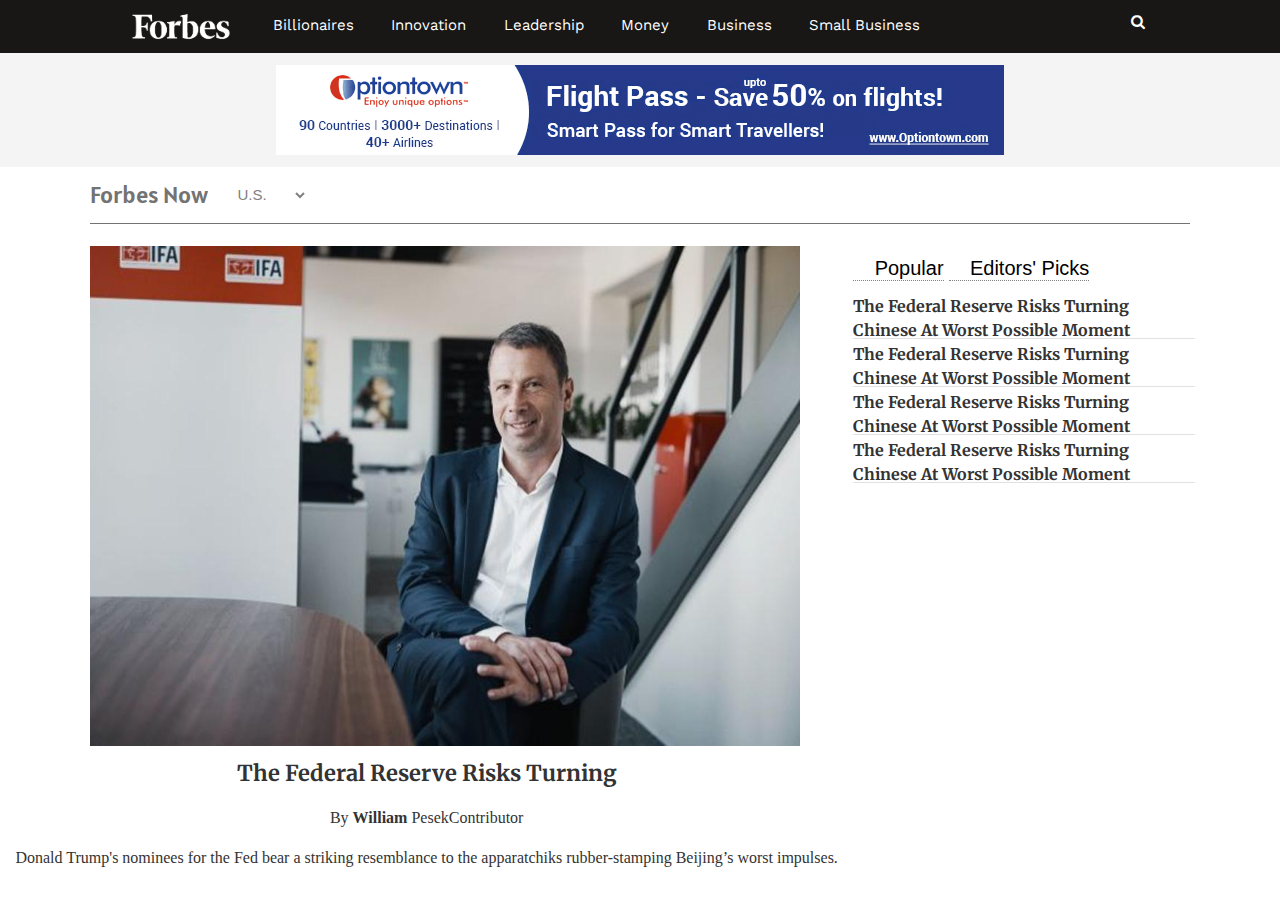
==== HTML and CSS Task/index.html @ 41b1d0da "More CSS" ====
<html lang="en">

<head>
    <meta charset="UTF-8">
    <meta name="viewport" content="width=device-width, initial-scale=1.0">
    <meta http-equiv="X-UA-Compatible" content="ie=edge">
    <title>Forbes</title>
    <link rel="stylesheet" href="style.css">
    <link href="https://fonts.googleapis.com/css?family=Playfair+Display&display=swap" rel="stylesheet">
    <link href="https://fonts.googleapis.com/css?family=PT+Sans&display=swap" rel="stylesheet">
    <link href="https://fonts.googleapis.com/css?family=Work+Sans&display=swap" rel="stylesheet">
    <link rel="stylesheet" href="https://www.w3schools.com/w3css/4/w3.css">
    <link rel="stylesheet" href="https://cdnjs.cloudflare.com/ajax/libs/font-awesome/4.7.0/css/font-awesome.min.css">
    <link href="https://fonts.googleapis.com/css?family=Alatsi&display=swap" rel="stylesheet">
    <link href="https://fonts.googleapis.com/css?family=Merriweather&display=swap" rel="stylesheet">
    <meta http-equiv="Content-Type" content="text/html;charset=UTF-8">
</head>

<body>

    <ul class="navList">
        <li>
            <a class="logo" href="#"><img src="img/icon.png" alt=""></a>
        </li>
        <li><a class="childLi1" href="#">Billionaires</a></li>
        <li><a class="childLi2" href="#">Innovation</a></li>
        <li><a class="childLi3" href="#">Leadership</a></li>
        <li><a class="childLi4" href="#">Money</a></li>
        <li><a class="childLi5" href="#">Business</a></li>
        <li><a class="childLi6" href="#">Small Business</a></li>
        <li class="search"><a href="#"><i class="fa fa-search"></i></a></li>
    </ul>

    <div class="adsSpace">
        <span class="adsCenter"><img src="img/tempADS.png" alt="Ads" /></span>
    </div>

    <div class="filter">
        <h3>Forbes Now</h3>
        <select class="Cselect">
            <option value="us">U.S.</option>
            <option value="asia">Asia</option>
            <option value="europe">Europe</option>
        </select>
    </div>
    <br/>
    <div class="article">
        <div class="art">
            <div class="gap">
            </div>
            <img src="img/test.jpg" alt="Test..." height="500px" width="95%" />

            <h2>The Federal Reserve Risks Turning</h2>
            <p>
                By <span class="author">William</span> PesekContributor
            </p>
            <p>Donald Trump's nominees for the Fed bear a striking resemblance to the apparatchiks rubber-stamping Beijing’s worst impulses.
            </p>
        </div>

        <div class="news">
            <h4>Popular</h4>
            <h4>Editors' Picks</h4>
            <ul>
                <li><a href="#">The Federal Reserve Risks Turning Chinese At Worst Possible Moment</a></li>
                <li><a href="#">The Federal Reserve Risks Turning Chinese At Worst Possible Moment</a></li>
                <li><a href="#">The Federal Reserve Risks Turning Chinese At Worst Possible Moment</a></li>
                <li><a href="#">The Federal Reserve Risks Turning Chinese At Worst Possible Moment</a></li>
            </ul>
        </div>

    </div>

</body>

</html>
---- HTML and CSS Task/style.css ----
body {
    background-color:#fff;
    font-family: 'Work Sans', sans-serif;
}

.navList {
    list-style-type: none;
    margin: 0;
    padding: 0;
    overflow: hidden;
    background-color: #181716;
    font-family: 'Work Sans', sans-serif;
    position: sticky;
    top: 0;
    z-index: 1;
  }

.adsSpace {
    align-items:center;
    background-color:#f4f4f4;
    display:flex;
    height: auto;
    justify-content:center;
    width: 100%;
    padding:12px;
}  

.navList img {
    box-sizing:border-box;
    height: 3.5em;
    padding-left: 12vh;
}

.navList a.childLi1:hover {
    color:#bbb;
}

.navList a.childLi2:hover {
    color:#abcbe3;
}

.navList a.childLi3:hover {
    color:#e1d599;
}

.navList a.childLi4:hover {
    color:#f8b579;
}

.navList a.childLi5:hover {
    color:#bbb;
}

.navList li {
    float: left;
    padding:0 1.25rem;
}

.navList li.search {
    padding-right: 15vh;
    float: right;
}

.navList a:not(.logo)  {
    text-decoration: none;
    color:white;
    padding-top:14px;
    display: block;
}

.filter {
    border-bottom: 1px solid #737373;
    border-top: none;
    color: #737373;
    display: flex;
    margin-left: 10vh;
    margin-right: 10vh;
}

.filter h3 {
    font-family: 'Alatsi', sans-serif;
    color:#737373;
}

.article {
    overflow: hidden;
    display: grid;
    grid-template-columns: repeat(3,1fr);
    font: 700 16px/24px Merriweather,serif;
}
.art {
    grid-column: 1/3;
    font: 700 16px/24px Merriweather,serif;
}

.news {
    grid-column: 3/4;
}

.art img {
    padding-left: 10vh;
    padding-right: 5vh;
    width: 99%;
    transition: transform 4s;
}

.art img:hover {
    transform: scale(1.05);

 }

 .art h2 {
    font:700 22px/34px Merriweather,serif;
    color:#333;
    text-align: center;
}

.art p{
    text-align: center;
    font-family: tabular-numbers,Georgia;
    font-size:16px;
    font-weight: 400;
    color:#333;
}

.author {
    font-weight: bold;
    text-align: center;
}

.article .news {
    word-break: keep-all;
    font-family: 'Playfair Display', serif;
}

.news{
    font-size: 1.4em;
}

.news h4{
    display:inline-block;
    padding-left: 5%;
    border-bottom: 1px gray dotted;
}

.news h4:hover{
    transition: 3s;
    transform: scale(1.1);

}
.news ul {
    list-style-type: none;
    margin: 0;
    padding: 0;
    width: 100%;
}

.news li {
    max-height: 48px;
    overflow-y: hidden;
    text-decoration: none;
    color:#333;
    border-bottom: 1px solid #e2e2e2;
    width: 80%;
}

.news a {
    /* font: 700 16px/24px Merriweather,serif;
    display: block;
    text-decoration: none;
    height: auto;
 */
    font: 700 16px/24px Merriweather,serif;
    max-height: 48px;
    overflow-y: hidden;
    text-decoration: none;
}
.news a:hover {
    text-decoration: underline;
    cursor: pointer;
    
}

.Cselect {
    background-color: #fff;
    width:100px;
    text-align-last:center;
    color:gray;
    border: none;
    /* font-family: 500 12px/1.33 Work Sans,sans-serif; */
}
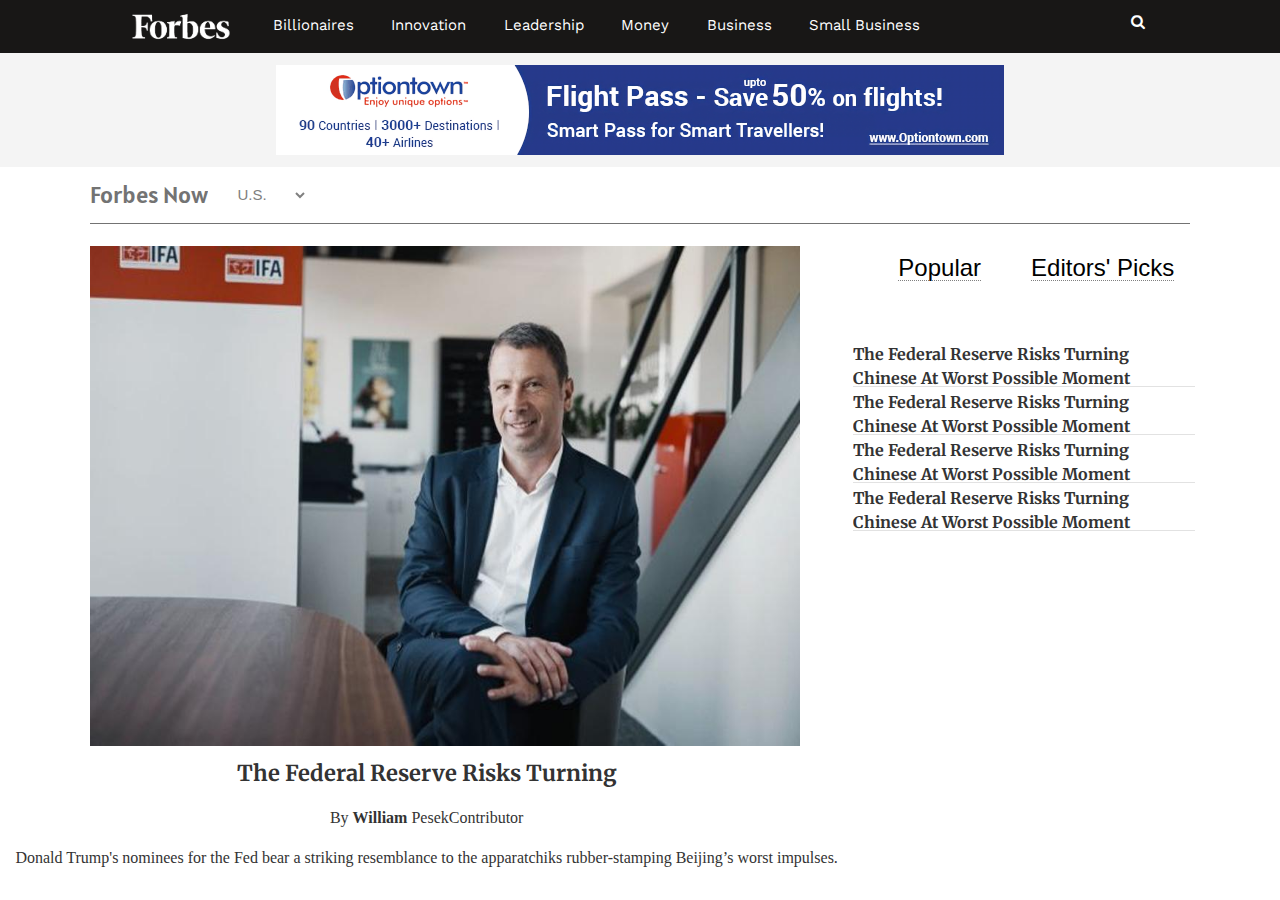
==== commit 771a6330: "More CSS" ====
--- a/HTML and CSS Task/index.html
+++ b/HTML and CSS Task/index.html
@@ -50,7 +50,7 @@
             </div>
             <img src="img/test.jpg" alt="Test..." height="500px" width="95%" />
 
-            <h2>The Federal Reserve Risks Turning</h2>
+            <a href="#"><h2>The Federal Reserve Risks Turning</h2></a>
             <p>
                 By <span class="author">William</span> PesekContributor
             </p>
@@ -59,8 +59,9 @@
         </div>
 
         <div class="news">
-            <h4>Popular</h4>
-            <h4>Editors' Picks</h4>
+            <h3>Popular</h3>
+            <h3>Editors' Picks</h3>
+            <br/><br/><br/>
             <ul>
                 <li><a href="#">The Federal Reserve Risks Turning Chinese At Worst Possible Moment</a></li>
                 <li><a href="#">The Federal Reserve Risks Turning Chinese At Worst Possible Moment</a></li>
--- a/HTML and CSS Task/style.css
+++ b/HTML and CSS Task/style.css
@@ -109,10 +109,18 @@
 
  }
 
- .art h2 {
+.art h2{
     font:700 22px/34px Merriweather,serif;
     color:#333;
     text-align: center;
+}
+
+.art a{
+    text-decoration: none;
+}
+
+.art a:hover{
+    text-decoration: underline #333;
 }
 
 .art p{
@@ -137,15 +145,16 @@
     font-size: 1.4em;
 }
 
-.news h4{
+.news h3{
     display:inline-block;
-    padding-left: 5%;
+    margin-left: 5vh;
+    text-align: center;
     border-bottom: 1px gray dotted;
 }
 
-.news h4:hover{
+.news h3:hover{
     transition: 3s;
-    transform: scale(1.1);
+    transform: scale(1.2);
 
 }
 .news ul {
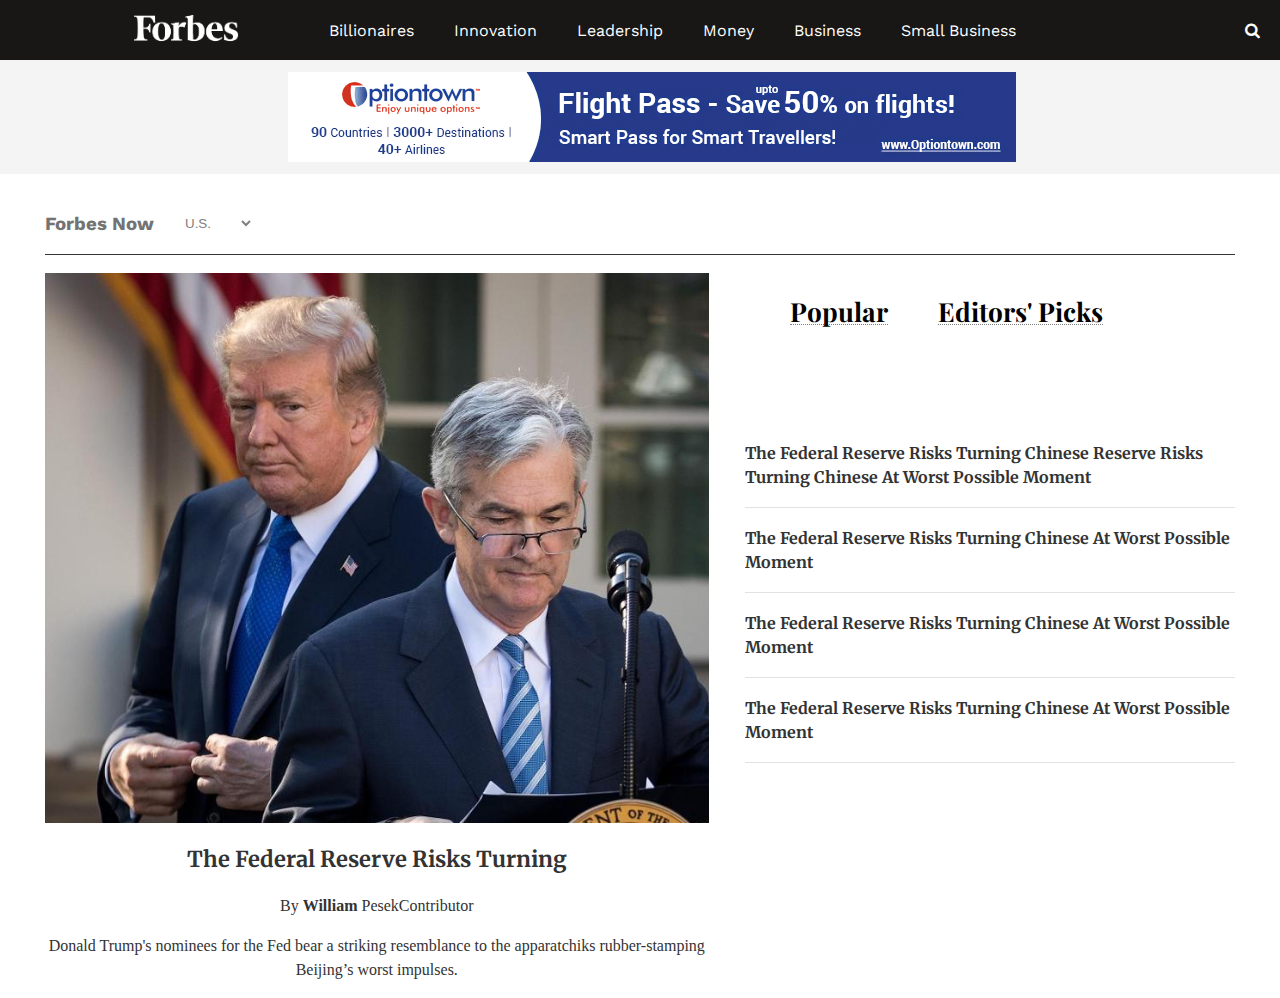
==== commit a254de9a: "More and more Css" ====
--- a/HTML and CSS Task/index.html
+++ b/HTML and CSS Task/index.html
@@ -9,7 +9,6 @@
     <link href="https://fonts.googleapis.com/css?family=Playfair+Display&display=swap" rel="stylesheet">
     <link href="https://fonts.googleapis.com/css?family=PT+Sans&display=swap" rel="stylesheet">
     <link href="https://fonts.googleapis.com/css?family=Work+Sans&display=swap" rel="stylesheet">
-    <link rel="stylesheet" href="https://www.w3schools.com/w3css/4/w3.css">
     <link rel="stylesheet" href="https://cdnjs.cloudflare.com/ajax/libs/font-awesome/4.7.0/css/font-awesome.min.css">
     <link href="https://fonts.googleapis.com/css?family=Alatsi&display=swap" rel="stylesheet">
     <link href="https://fonts.googleapis.com/css?family=Merriweather&display=swap" rel="stylesheet">
@@ -35,22 +34,24 @@
         <span class="adsCenter"><img src="img/tempADS.png" alt="Ads" /></span>
     </div>
 
-    <div class="filter">
-        <h3>Forbes Now</h3>
-        <select class="Cselect">
-            <option value="us">U.S.</option>
-            <option value="asia">Asia</option>
-            <option value="europe">Europe</option>
-        </select>
-    </div>
+
     <br/>
     <div class="article">
+
+            <div class="filter">
+                    <h3>Forbes Now</h3>
+                    <select class="Cselect">
+                        <option value="us">U.S.</option>
+                        <option value="asia">Asia</option>
+                        <option value="europe">Europe</option>
+                    </select>
+                </div>
+
         <div class="art">
-            <div class="gap">
-            </div>
-            <img src="img/test.jpg" alt="Test..." height="500px" width="95%" />
-
-            <a href="#"><h2>The Federal Reserve Risks Turning</h2></a>
+            <div class="imageContain">
+            <a href="#">
+            <img class="hoverImage" src="img/test.jpg" alt="Test..." height="550px" />
+            <h2>The Federal Reserve Risks Turning</h2></a></div>
             <p>
                 By <span class="author">William</span> PesekContributor
             </p>
@@ -59,11 +60,12 @@
         </div>
 
         <div class="news">
+            <div>
             <h3>Popular</h3>
-            <h3>Editors' Picks</h3>
+            <h3>Editors' Picks</h3></div>
             <br/><br/><br/>
             <ul>
-                <li><a href="#">The Federal Reserve Risks Turning Chinese At Worst Possible Moment</a></li>
+                <li><a href="#">The Federal Reserve Risks Turning Chinese Reserve Risks Turning Chinese At Worst Possible Moment</a></li>
                 <li><a href="#">The Federal Reserve Risks Turning Chinese At Worst Possible Moment</a></li>
                 <li><a href="#">The Federal Reserve Risks Turning Chinese At Worst Possible Moment</a></li>
                 <li><a href="#">The Federal Reserve Risks Turning Chinese At Worst Possible Moment</a></li>
--- a/HTML and CSS Task/style.css
+++ b/HTML and CSS Task/style.css
@@ -1,8 +1,9 @@
 body {
     background-color:#fff;
     font-family: 'Work Sans', sans-serif;
+    margin: 0;
+    padding: 0;
 }
-
 .navList {
     list-style-type: none;
     margin: 0;
@@ -11,9 +12,12 @@
     background-color: #181716;
     font-family: 'Work Sans', sans-serif;
     position: sticky;
-    top: 0;
+    display: flex;
+    flex-flow: row nowrap;
+    align-content: space-between;
+    align-items: center;
     z-index: 1;
-  }
+}
 
 .adsSpace {
     align-items:center;
@@ -23,102 +27,96 @@
     justify-content:center;
     width: 100%;
     padding:12px;
-}  
-
+}
 .navList img {
     box-sizing:border-box;
     height: 3.5em;
     padding-left: 12vh;
 }
 
+.navList a.childLi1 {
+    margin-left:5vh;
+}
 .navList a.childLi1:hover {
     color:#bbb;
 }
-
 .navList a.childLi2:hover {
     color:#abcbe3;
 }
-
 .navList a.childLi3:hover {
     color:#e1d599;
 }
-
 .navList a.childLi4:hover {
     color:#f8b579;
 }
-
 .navList a.childLi5:hover {
     color:#bbb;
 }
-
 .navList li {
     float: left;
     padding:0 1.25rem;
 }
-
 .navList li.search {
-    padding-right: 15vh;
-    float: right;
+    margin-left: auto;
 }
-
-.navList a:not(.logo)  {
+.navList a:not(.logo) {
     text-decoration: none;
     color:white;
-    padding-top:14px;
     display: block;
 }
-
-.filter {
-    border-bottom: 1px solid #737373;
+.article .filter {
     border-top: none;
     color: #737373;
     display: flex;
-    margin-left: 10vh;
-    margin-right: 10vh;
 }
-
-.filter h3 {
-    font-family: 'Alatsi', sans-serif;
+.article .filter h3 {
+    font-family: 'Work Sans',sans-serif;
     color:#737373;
 }
-
 .article {
     overflow: hidden;
     display: grid;
-    grid-template-columns: repeat(3,1fr);
+    grid-template-columns: auto auto auto;
     font: 700 16px/24px Merriweather,serif;
+    margin-left: 5vh;
+    margin-right: 5vh ;
 }
 .art {
-    grid-column: 1/3;
+    border-top: #333 1px solid;
+    padding-top: 2vh;
+    grid-column:1/3;
     font: 700 16px/24px Merriweather,serif;
+    width: 100%;
+    padding-right: 4vh;
+    box-sizing: border-box;
+
 }
-
 .news {
+    border-top: #333 1px solid;
+    padding-top: 2vh;
     grid-column: 3/4;
 }
 
+
 .art img {
-    padding-left: 10vh;
-    padding-right: 5vh;
-    width: 99%;
-    transition: transform 4s;
+    width: 100%;
+    transition: 5s;
+    object-fit: cover;
 }
 
-.art img:hover {
+.art img:hover{
     transform: scale(1.05);
-
- }
+    position: relative;
+}
 
 .art h2{
     font:700 22px/34px Merriweather,serif;
     color:#333;
     text-align: center;
 }
-
 .art a{
     text-decoration: none;
 }
-
 .art a:hover{
     text-decoration: underline #333;
 }
@@ -130,71 +128,71 @@
     font-weight: 400;
     color:#333;
 }
-
 .author {
     font-weight: bold;
     text-align: center;
 }
-
 .article .news {
     word-break: keep-all;
     font-family: 'Playfair Display', serif;
 }
-
 .news{
     font-size: 1.4em;
+    display: flex;
+    flex-flow: column;
+    height: 100%;
+    overflow: hidden;
+    position: relative;
+    width: 100%;
 }
-
 .news h3{
     display:inline-block;
     margin-left: 5vh;
     text-align: center;
     border-bottom: 1px gray dotted;
 }
-
 .news h3:hover{
     transition: 3s;
     transform: scale(1.2);
-
 }
 .news ul {
+    flex-flow: column nowrap;
     list-style-type: none;
     margin: 0;
     padding: 0;
     width: 100%;
 }
-
 .news li {
+    text-decoration: none;
+    color:#333;
+    border-bottom: 1px solid #e2e2e2;
+    width: 100%;
+    max-width:500px;
+    word-wrap:break-word;
+    padding-bottom: 2vh;
+    padding-top:2vh;
+    font: 700 16px/24px Merriweather,serif;
+}
+.news a {
+   /* font: 700 16px/24px Merriweather,serif;
+    display: block;
+    text-decoration: none;
+    height: auto;
+    */
+    font: 700 16px/24px Merriweather,serif;
     max-height: 48px;
     overflow-y: hidden;
     text-decoration: none;
     color:#333;
-    border-bottom: 1px solid #e2e2e2;
-    width: 80%;
-}
-
-.news a {
-    /* font: 700 16px/24px Merriweather,serif;
-    display: block;
-    text-decoration: none;
-    height: auto;
- */
-    font: 700 16px/24px Merriweather,serif;
-    max-height: 48px;
-    overflow-y: hidden;
-    text-decoration: none;
 }
 .news a:hover {
     text-decoration: underline;
     cursor: pointer;
-    
 }
-
 .Cselect {
     background-color: #fff;
     width:100px;
     text-align-last:center;
     color:gray;
     border: none;
-    /* font-family: 500 12px/1.33 Work Sans,sans-serif; */
-}+}
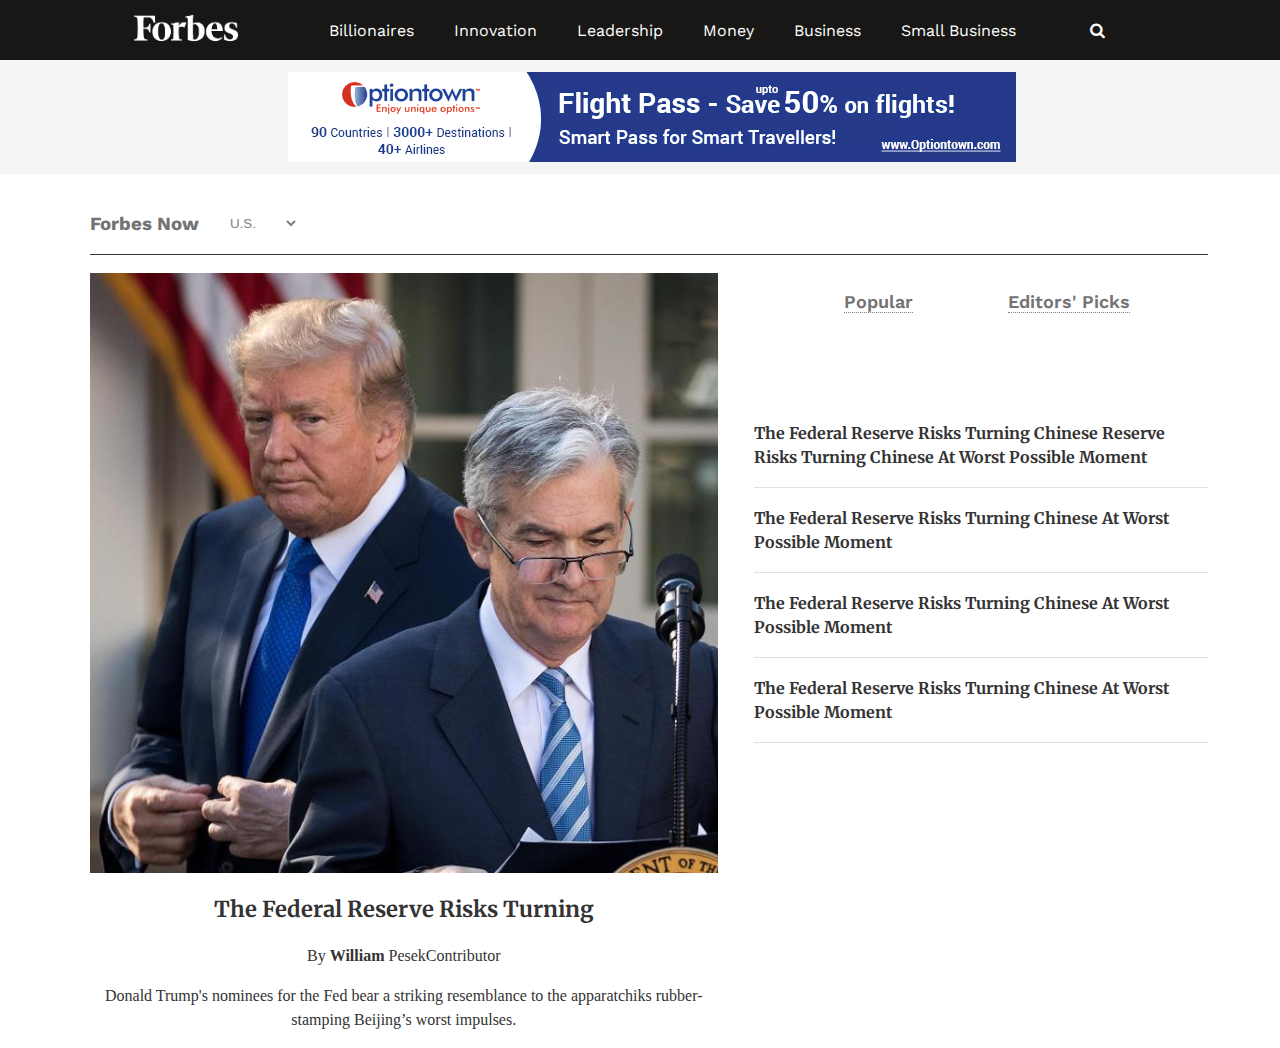
==== commit 7cd666c9: "More and more Css" ====
--- a/HTML and CSS Task/index.html
+++ b/HTML and CSS Task/index.html
@@ -28,6 +28,7 @@
         <li><a class="childLi5" href="#">Business</a></li>
         <li><a class="childLi6" href="#">Small Business</a></li>
         <li class="search"><a href="#"><i class="fa fa-search"></i></a></li>
+        <li><a class="burgerMenu"><i class="fa fa-bars"></i></a></li>
     </ul>
 
     <div class="adsSpace">
@@ -50,7 +51,7 @@
         <div class="art">
             <div class="imageContain">
             <a href="#">
-            <img class="hoverImage" src="img/test.jpg" alt="Test..." height="550px" />
+            <img class="hoverImage" src="img/test.jpg" alt="Test..." height="600px" />
             <h2>The Federal Reserve Risks Turning</h2></a></div>
             <p>
                 By <span class="author">William</span> PesekContributor
--- a/HTML and CSS Task/style.css
+++ b/HTML and CSS Task/style.css
@@ -4,6 +4,7 @@
     margin: 0;
     padding: 0;
 }
+
 .navList {
     list-style-type: none;
     margin: 0;
@@ -58,29 +59,38 @@
 }
 .navList li.search {
     margin-left: auto;
+    padding-right: 15vh;
 }
 .navList a:not(.logo) {
     text-decoration: none;
     color:white;
     display: block;
 }
+
+.navList li .burgerMenu {
+    display: none;
+}
+
 .article .filter {
     border-top: none;
     color: #737373;
     display: flex;
 }
+
 .article .filter h3 {
     font-family: 'Work Sans',sans-serif;
     color:#737373;
 }
+
 .article {
     overflow: hidden;
     display: grid;
     grid-template-columns: auto auto auto;
     font: 700 16px/24px Merriweather,serif;
-    margin-left: 5vh;
-    margin-right: 5vh ;
-}
+    margin-left: 10vh;
+    margin-right: 8vh ;
+}
+
 .art {
     border-top: #333 1px solid;
     padding-top: 2vh;
@@ -91,12 +101,12 @@
     box-sizing: border-box;
 
 }
+
 .news {
     border-top: #333 1px solid;
     padding-top: 2vh;
     grid-column: 3/4;
 }
-
 
 .art img {
     width: 100%;
@@ -147,9 +157,11 @@
 }
 .news h3{
     display:inline-block;
-    margin-left: 5vh;
+    margin-left: 10vh;
     text-align: center;
     border-bottom: 1px gray dotted;
+    font:600 2vh Work Sans,sans-serif;
+    color:#737373;
 }
 .news h3:hover{
     transition: 3s;
@@ -196,3 +208,70 @@
     color:gray;
     border: none;
 }
+
+select:focus{
+    outline: none;
+}
+
+@media screen and (max-width: 992px) {
+   
+    body{
+        margin: 0;
+        padding: 0;
+        width: 100%;
+    }
+
+   .article{
+    display: grid;
+    padding:0;
+    margin:0;
+} 
+   .art {
+    grid-column:1/2;
+    padding-right: 0;
+}
+    .news{
+        display: none;
+    }
+    .art img {
+        transition: 5s;
+        object-fit: inherit;
+  }
+
+  .adsSpace{
+      display: none;
+  }
+
+  .navList img {
+    box-sizing: border-box;
+    height: 2.5em;
+    padding:0;
+    margin:0;
+}
+
+  .navList {
+      display: flex;
+      flex-flow: row nowrap;
+      justify-content: space-between;
+  }
+
+  .navList li {
+      padding:0;
+      margin:0;
+  }
+
+  .navList li .burgerMenu {
+      display: flex;
+      margin-left: auto;
+      padding-right: 1vh;
+      }
+
+  .navList li.search{
+      display: none;
+  }
+
+  .navList a:not(.logo):not(.burgerMenu){
+      display: none;
+  }
+
+}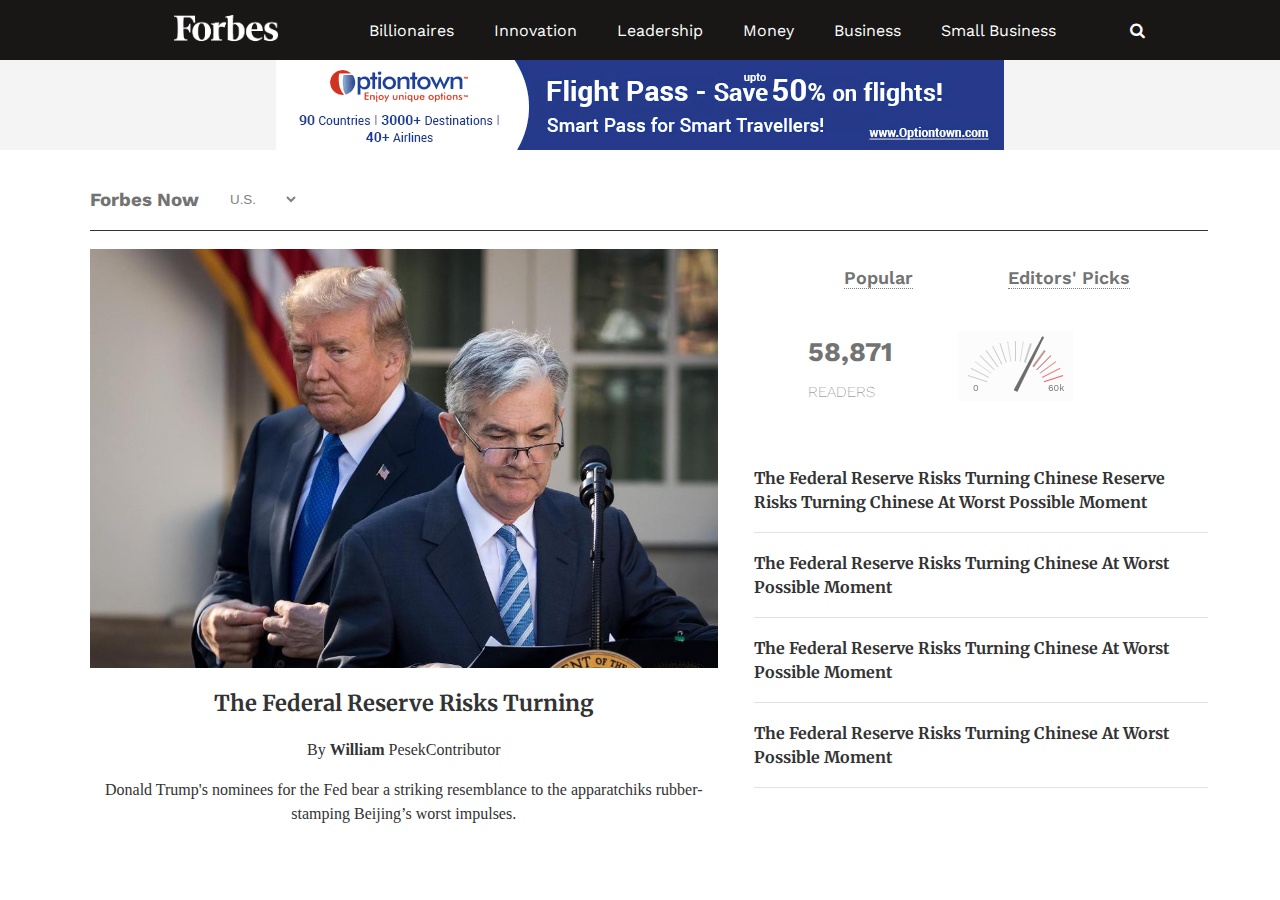
==== commit 51b4bd70: "Make responsive and edit a scrolling" ====
--- a/HTML and CSS Task/index.html
+++ b/HTML and CSS Task/index.html
@@ -18,9 +18,8 @@
 <body>
 
     <ul class="navList">
-        <li>
-            <a class="logo" href="#"><img src="img/icon.png" alt=""></a>
-        </li>
+        <li><a class="burgerMenu"><i class="fa fa-bars"></i></a></li>
+        <li><a class="logo" href="#"><img src="img/icon.png" alt=""></a></li>
         <li><a class="childLi1" href="#">Billionaires</a></li>
         <li><a class="childLi2" href="#">Innovation</a></li>
         <li><a class="childLi3" href="#">Leadership</a></li>
@@ -28,31 +27,30 @@
         <li><a class="childLi5" href="#">Business</a></li>
         <li><a class="childLi6" href="#">Small Business</a></li>
         <li class="search"><a href="#"><i class="fa fa-search"></i></a></li>
-        <li><a class="burgerMenu"><i class="fa fa-bars"></i></a></li>
     </ul>
 
     <div class="adsSpace">
         <span class="adsCenter"><img src="img/tempADS.png" alt="Ads" /></span>
     </div>
 
-
     <br/>
     <div class="article">
 
-            <div class="filter">
-                    <h3>Forbes Now</h3>
-                    <select class="Cselect">
-                        <option value="us">U.S.</option>
-                        <option value="asia">Asia</option>
-                        <option value="europe">Europe</option>
-                    </select>
-                </div>
+        <div class="filter">
+            <h3>Forbes Now</h3>
+            <select class="Cselect">
+                <option value="us">U.S.</option>
+                <option value="asia">Asia</option>
+                <option value="europe">Europe</option>
+            </select>
+        </div>
 
         <div class="art">
             <div class="imageContain">
-            <a href="#">
-            <img class="hoverImage" src="img/test.jpg" alt="Test..." height="600px" />
-            <h2>The Federal Reserve Risks Turning</h2></a></div>
+                <a href="#">
+                    <img class="hoverImage" src="img/test.jpg" alt="Test..." height="auto" />
+                    <h2>The Federal Reserve Risks Turning</h2></a>
+            </div>
             <p>
                 By <span class="author">William</span> PesekContributor
             </p>
@@ -62,9 +60,14 @@
 
         <div class="news">
             <div>
-            <h3>Popular</h3>
-            <h3>Editors' Picks</h3></div>
-            <br/><br/><br/>
+                <h3>Popular</h3>
+                <h3>Editors' Picks</h3></div>
+            <br/>
+            <div class="counterDiv">
+            <div class="reader"><h2>58,871<p>READERS</p></h2></div>
+            <div class="readerImage"><img src="img/download.png" alt="downloaded"></div>
+            </div>
+            <br/>
             <ul>
                 <li><a href="#">The Federal Reserve Risks Turning Chinese Reserve Risks Turning Chinese At Worst Possible Moment</a></li>
                 <li><a href="#">The Federal Reserve Risks Turning Chinese At Worst Possible Moment</a></li>
--- a/HTML and CSS Task/style.css
+++ b/HTML and CSS Task/style.css
@@ -13,11 +13,13 @@
     background-color: #181716;
     font-family: 'Work Sans', sans-serif;
     position: sticky;
+    position: -webkit-sticky;
+    top: 0;
     display: flex;
     flex-flow: row nowrap;
     align-content: space-between;
     align-items: center;
-    z-index: 1;
+    z-index: 2;
 }
 
 .adsSpace {
@@ -27,7 +29,6 @@
     height: auto;
     justify-content:center;
     width: 100%;
-    padding:12px;
 }
 .navList img {
     box-sizing:border-box;
@@ -112,6 +113,7 @@
     width: 100%;
     transition: 5s;
     object-fit: cover;
+    max-height: 600px;
 }
 
 .art img:hover{
@@ -155,6 +157,12 @@
     position: relative;
     width: 100%;
 }
+
+.counterDiv{
+    display: flex;
+    justify-content: space-between;
+}
+
 .news h3{
     display:inline-block;
     margin-left: 10vh;
@@ -163,6 +171,27 @@
     font:600 2vh Work Sans,sans-serif;
     color:#737373;
 }
+
+.reader{
+    display:inline-block;
+    text-align: left;
+    font:600 2vh Work Sans,sans-serif;
+    color:#737373;
+    margin-left: 6vh;
+    margin-top: -2vh;
+}
+
+.reader p {
+    font:200 1.7vh Work Sans,sans-serif;
+}
+
+.readerImage{
+    display:inline-block;
+    font:600 2vh Work Sans,sans-serif;
+    color:#737373;
+    padding-right: 15vh;
+}
+
 .news h3:hover{
     transition: 3s;
     transform: scale(1.2);
@@ -262,9 +291,8 @@
 
   .navList li .burgerMenu {
       display: flex;
-      margin-left: auto;
-      padding-right: 1vh;
       }
+      
 
   .navList li.search{
       display: none;
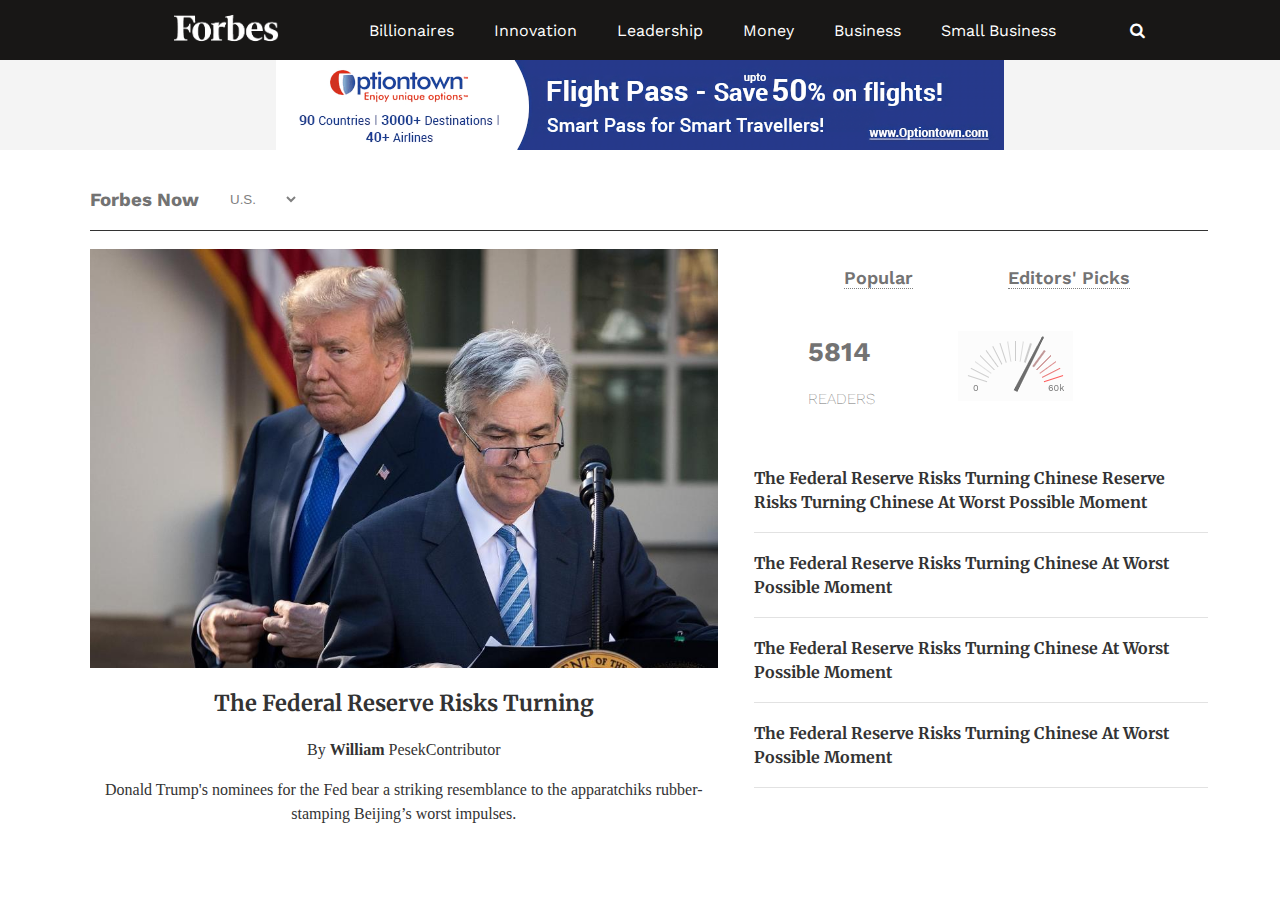
==== commit a6f0df4d: "Add reader counter" ====
--- a/HTML and CSS Task/index.html
+++ b/HTML and CSS Task/index.html
@@ -15,7 +15,7 @@
     <meta http-equiv="Content-Type" content="text/html;charset=UTF-8">
 </head>
 
-<body>
+<body onload="start()">
 
     <ul class="navList">
         <li><a class="burgerMenu"><i class="fa fa-bars"></i></a></li>
@@ -64,7 +64,7 @@
                 <h3>Editors' Picks</h3></div>
             <br/>
             <div class="counterDiv">
-            <div class="reader"><h2>58,871<p>READERS</p></h2></div>
+            <div class="reader"><h2 id="number">5814</h2><p>READERS</p></div>
             <div class="readerImage"><img src="img/download.png" alt="downloaded"></div>
             </div>
             <br/>
@@ -78,6 +78,30 @@
 
     </div>
 
+
+    <script>
+    
+
+    var i = 5814;
+    var num = document.getElementById('number');
+
+    function start() {
+    setInterval(increase, 1000);
+    }
+
+    function increase() {
+        if (i < 100000) {
+        i++;
+        num.innerText = i;
+        }
+        else{
+            return 0;
+        }
+        console.log('---')
+    }
+    
+    </script>
+
 </body>
 
 </html>--- a/HTML and CSS Task/style.css
+++ b/HTML and CSS Task/style.css
@@ -215,11 +215,6 @@
     font: 700 16px/24px Merriweather,serif;
 }
 .news a {
-   /* font: 700 16px/24px Merriweather,serif;
-    display: block;
-    text-decoration: none;
-    height: auto;
-    */
     font: 700 16px/24px Merriweather,serif;
     max-height: 48px;
     overflow-y: hidden;
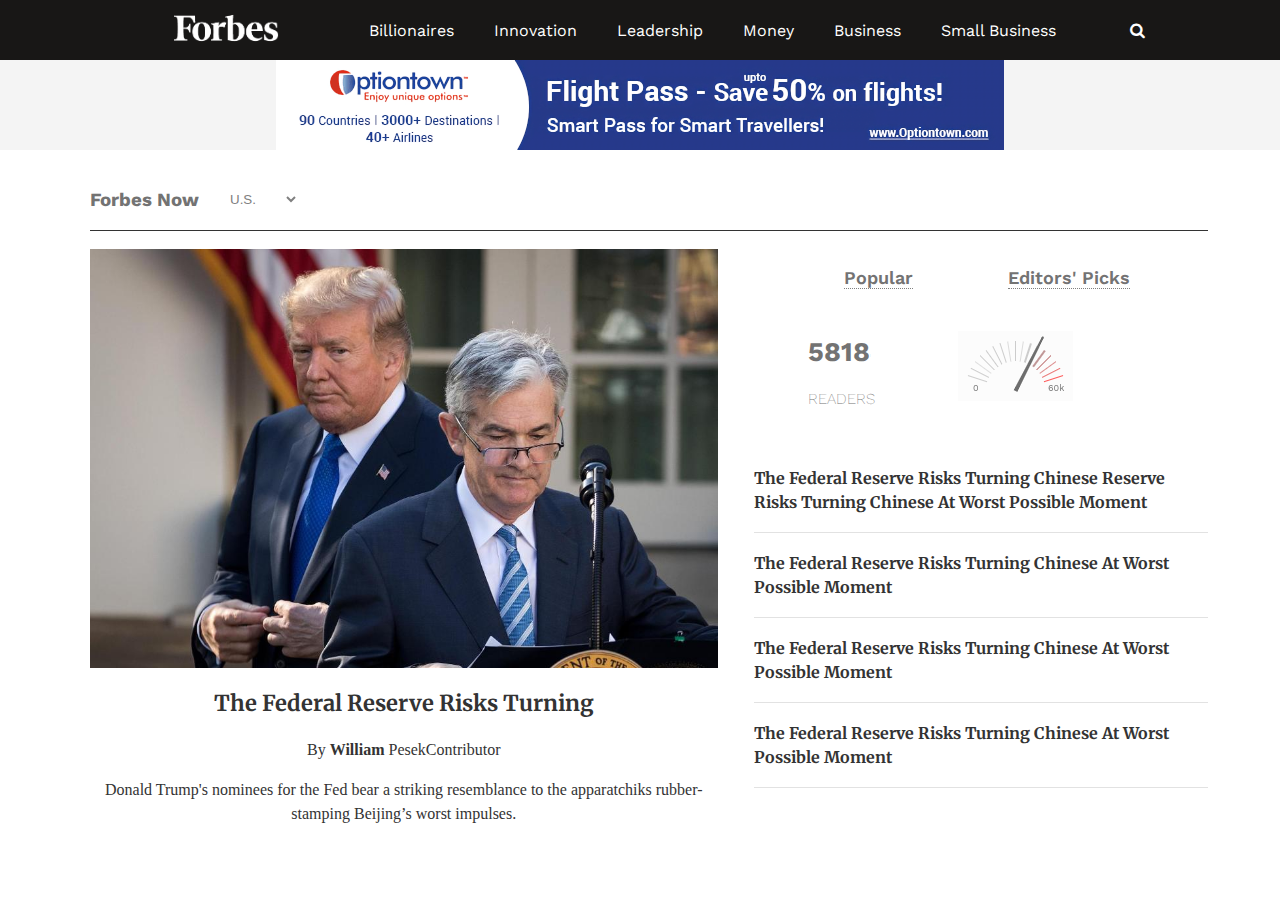
==== commit b2f8cc23: "Add reader counter" ====
--- a/HTML and CSS Task/index.html
+++ b/HTML and CSS Task/index.html
@@ -86,7 +86,7 @@
     var num = document.getElementById('number');
 
     function start() {
-    setInterval(increase, 1000);
+    setInterval(increase, 150);
     }
 
     function increase() {
--- a/HTML and CSS Task/style.css
+++ b/HTML and CSS Task/style.css
@@ -181,6 +181,11 @@
     margin-top: -2vh;
 }
 
+.reader #number {
+    animation: fadeInFromNone 5s ease-out;
+
+}
+
 .reader p {
     font:200 1.7vh Work Sans,sans-serif;
 }
@@ -280,7 +285,7 @@
   }
 
   .navList li {
-      padding:0;
+      padding-left:10px;
       margin:0;
   }
 
@@ -297,4 +302,22 @@
       display: none;
   }
 
-}+}
+
+
+@keyframes fadeInFromNone {
+    0% {
+        display: none;
+        opacity: 0;
+    }
+
+    1% {
+        display: block;
+        opacity: 0;
+    }
+
+    100% {
+        display: block;
+        opacity: 1;
+    }
+}
